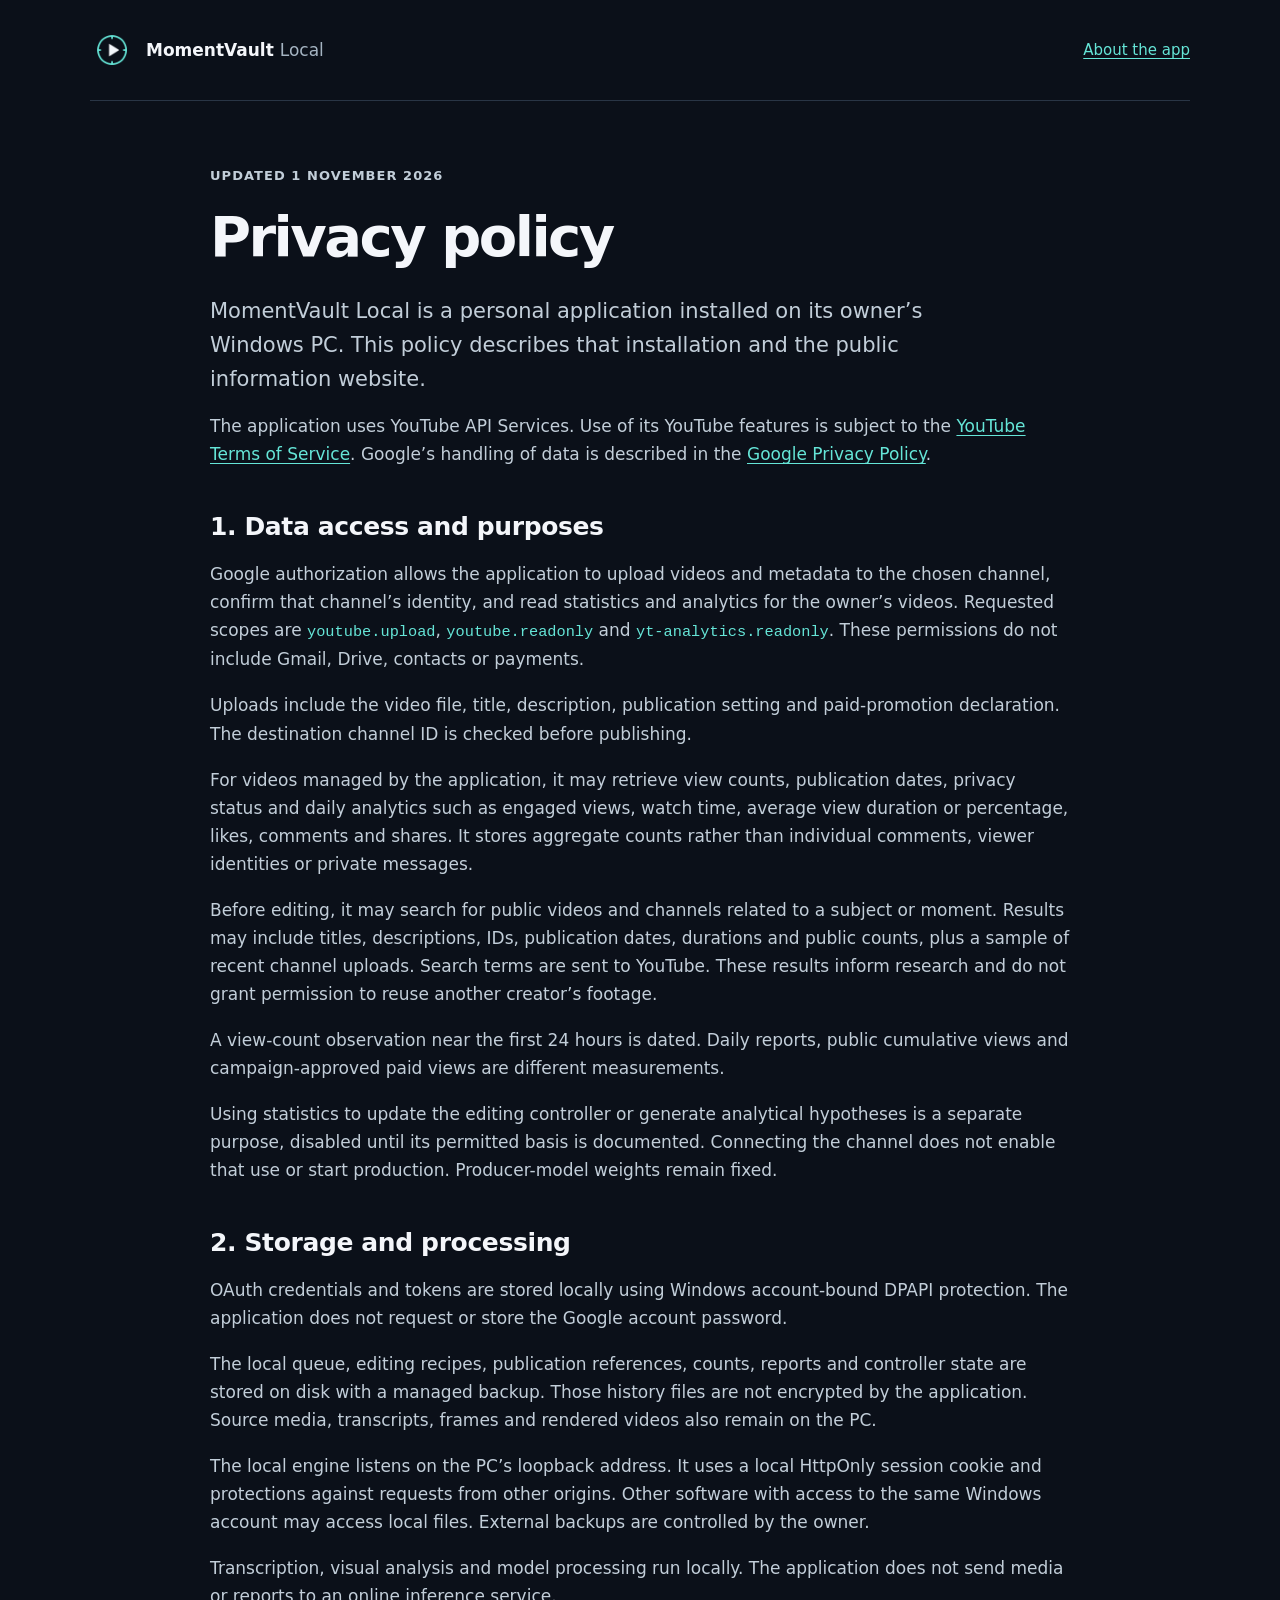
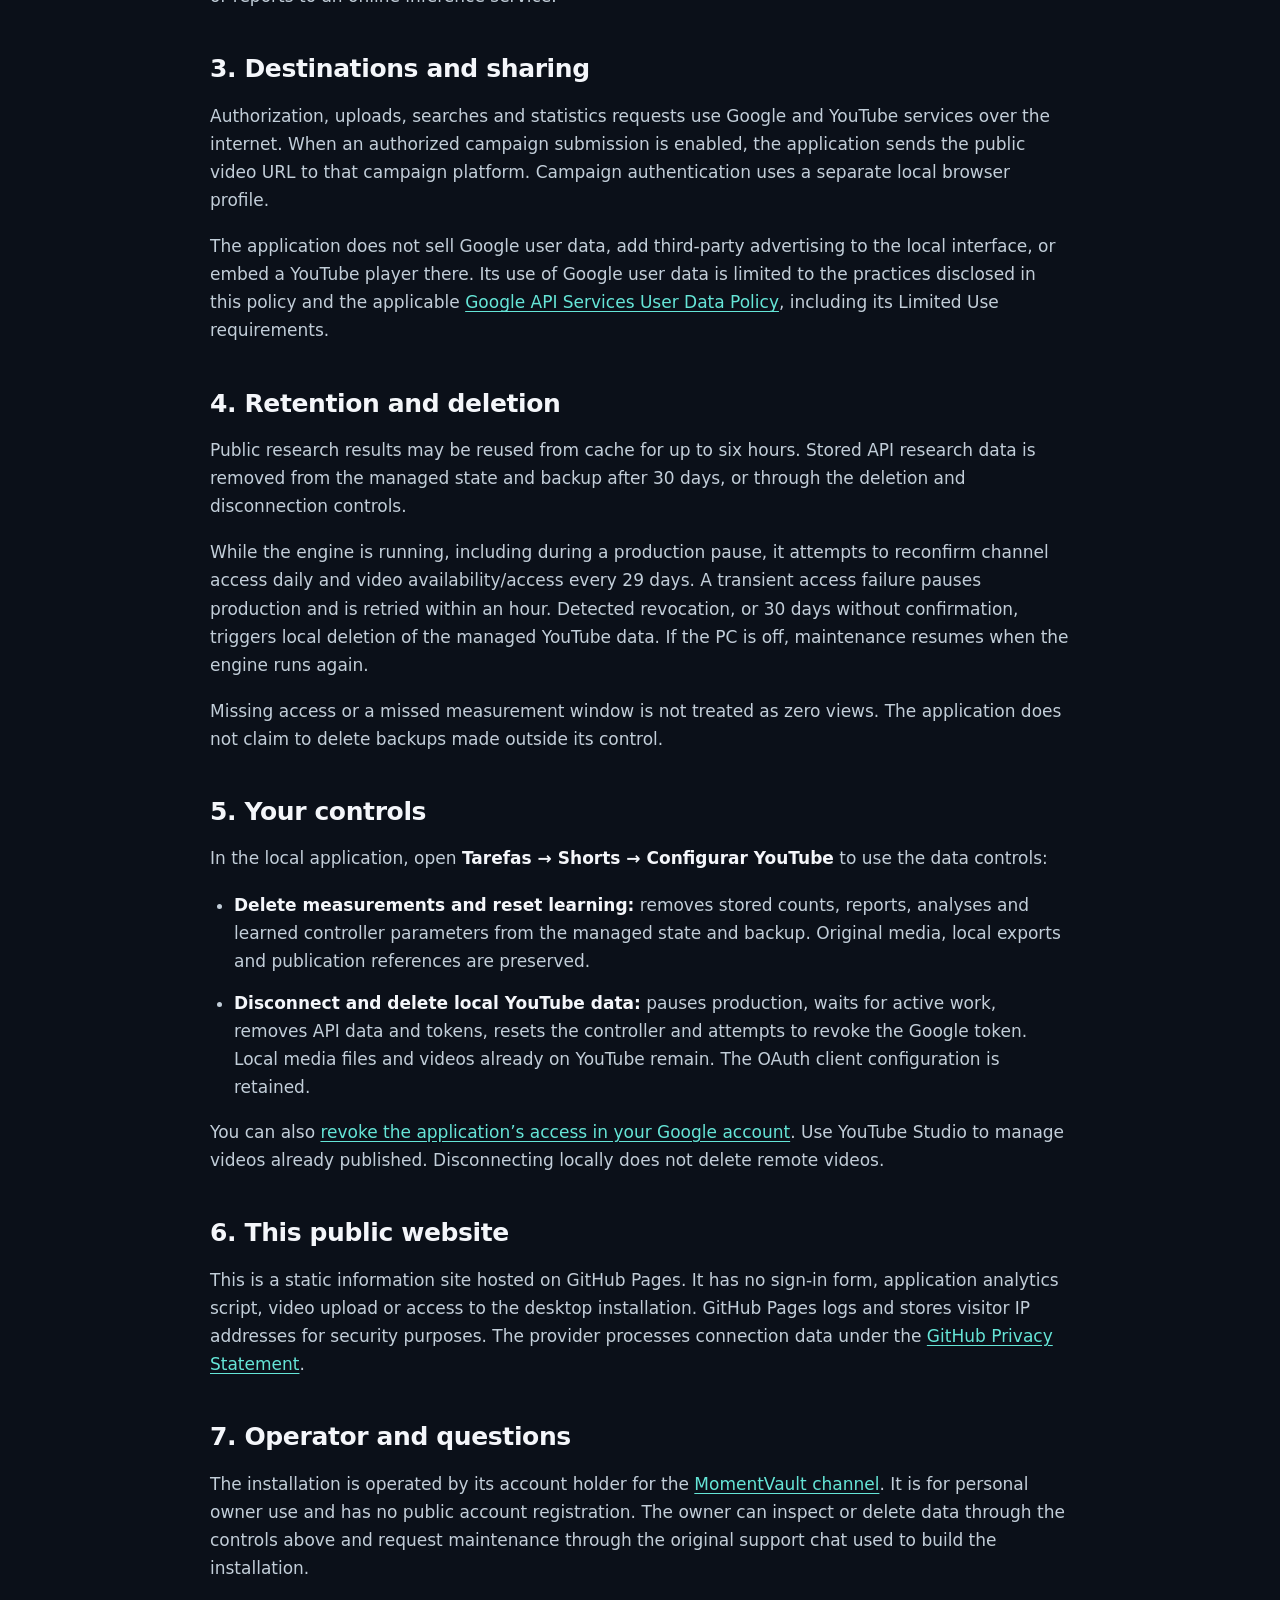
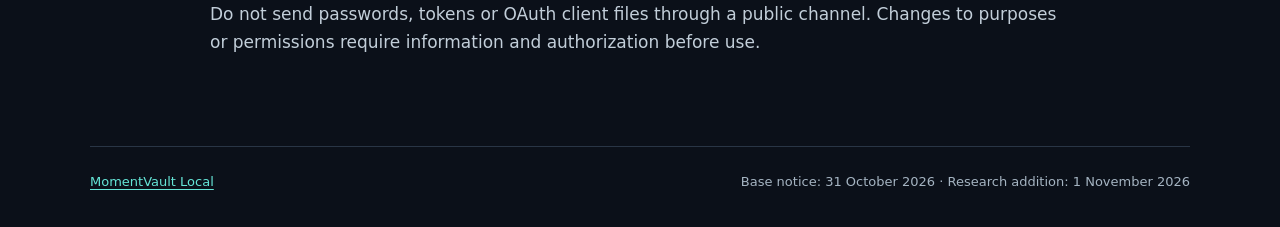
==== privacy.html @ fa466749 "Publish MomentVault Local information and privacy policy" ====
<!doctype html>
<html lang="en">
<head>
  <meta charset="utf-8">
  <meta name="viewport" content="width=device-width, initial-scale=1">
  <meta name="referrer" content="no-referrer">
  <meta http-equiv="Content-Security-Policy" content="default-src 'none'; style-src 'self'; img-src 'self'; base-uri 'none'; form-action 'none'">
  <meta name="description" content="How MomentVault Local accesses, uses, stores and deletes Google and YouTube data.">
  <title>Privacy policy — MomentVault Local</title>
  <link rel="stylesheet" href="style.css">
  <link rel="icon" href="mark.png" type="image/png">
</head>
<body>
  <a class="skip" href="#main">Skip to content</a>
  <header class="site-header wrap"><a class="brand" href="./"><img src="mark.png" width="44" height="44" alt=""><span>MomentVault <small>Local</small></span></a><nav aria-label="Main"><a href="./">About the app</a></nav></header>
  <main id="main" class="wrap policy">
    <p class="eyebrow">Updated 1 November 2026</p>
    <h1>Privacy policy</h1>
    <p class="intro">MomentVault Local is a personal application installed on its owner’s Windows PC. This policy describes that installation and the public information website.</p>
    <p>The application uses YouTube API Services. Use of its YouTube features is subject to the <a href="https://www.youtube.com/t/terms">YouTube Terms of Service</a>. Google’s handling of data is described in the <a href="https://policies.google.com/privacy">Google Privacy Policy</a>.</p>

    <section aria-labelledby="access"><h2 id="access">1. Data access and purposes</h2>
      <p>Google authorization allows the application to upload videos and metadata to the chosen channel, confirm that channel’s identity, and read statistics and analytics for the owner’s videos. Requested scopes are <code>youtube.upload</code>, <code>youtube.readonly</code> and <code>yt-analytics.readonly</code>. These permissions do not include Gmail, Drive, contacts or payments.</p>
      <p>Uploads include the video file, title, description, publication setting and paid-promotion declaration. The destination channel ID is checked before publishing.</p>
      <p>For videos managed by the application, it may retrieve view counts, publication dates, privacy status and daily analytics such as engaged views, watch time, average view duration or percentage, likes, comments and shares. It stores aggregate counts rather than individual comments, viewer identities or private messages.</p>
      <p>Before editing, it may search for public videos and channels related to a subject or moment. Results may include titles, descriptions, IDs, publication dates, durations and public counts, plus a sample of recent channel uploads. Search terms are sent to YouTube. These results inform research and do not grant permission to reuse another creator’s footage.</p>
      <p>A view-count observation near the first 24 hours is dated. Daily reports, public cumulative views and campaign-approved paid views are different measurements.</p>
      <p>Using statistics to update the editing controller or generate analytical hypotheses is a separate purpose, disabled until its permitted basis is documented. Connecting the channel does not enable that use or start production. Producer-model weights remain fixed.</p>
    </section>

    <section aria-labelledby="storage"><h2 id="storage">2. Storage and processing</h2>
      <p>OAuth credentials and tokens are stored locally using Windows account-bound DPAPI protection. The application does not request or store the Google account password.</p>
      <p>The local queue, editing recipes, publication references, counts, reports and controller state are stored on disk with a managed backup. Those history files are not encrypted by the application. Source media, transcripts, frames and rendered videos also remain on the PC.</p>
      <p>The local engine listens on the PC’s loopback address. It uses a local HttpOnly session cookie and protections against requests from other origins. Other software with access to the same Windows account may access local files. External backups are controlled by the owner.</p>
      <p>Transcription, visual analysis and model processing run locally. The application does not send media or reports to an online inference service.</p>
    </section>

    <section aria-labelledby="sharing"><h2 id="sharing">3. Destinations and sharing</h2>
      <p>Authorization, uploads, searches and statistics requests use Google and YouTube services over the internet. When an authorized campaign submission is enabled, the application sends the public video URL to that campaign platform. Campaign authentication uses a separate local browser profile.</p>
      <p>The application does not sell Google user data, add third-party advertising to the local interface, or embed a YouTube player there. Its use of Google user data is limited to the practices disclosed in this policy and the applicable <a href="https://developers.google.com/terms/api-services-user-data-policy">Google API Services User Data Policy</a>, including its Limited Use requirements.</p>
    </section>

    <section aria-labelledby="retention"><h2 id="retention">4. Retention and deletion</h2>
      <p>Public research results may be reused from cache for up to six hours. Stored API research data is removed from the managed state and backup after 30 days, or through the deletion and disconnection controls.</p>
      <p>While the engine is running, including during a production pause, it attempts to reconfirm channel access daily and video availability/access every 29 days. A transient access failure pauses production and is retried within an hour. Detected revocation, or 30 days without confirmation, triggers local deletion of the managed YouTube data. If the PC is off, maintenance resumes when the engine runs again.</p>
      <p>Missing access or a missed measurement window is not treated as zero views. The application does not claim to delete backups made outside its control.</p>
    </section>

    <section aria-labelledby="controls"><h2 id="controls">5. Your controls</h2>
      <p>In the local application, open <strong>Tarefas → Shorts → Configurar YouTube</strong> to use the data controls:</p>
      <ul><li><strong>Delete measurements and reset learning:</strong> removes stored counts, reports, analyses and learned controller parameters from the managed state and backup. Original media, local exports and publication references are preserved.</li><li><strong>Disconnect and delete local YouTube data:</strong> pauses production, waits for active work, removes API data and tokens, resets the controller and attempts to revoke the Google token. Local media files and videos already on YouTube remain. The OAuth client configuration is retained.</li></ul>
      <p>You can also <a href="https://security.google.com/settings/security/permissions">revoke the application’s access in your Google account</a>. Use YouTube Studio to manage videos already published. Disconnecting locally does not delete remote videos.</p>
    </section>

    <section aria-labelledby="website"><h2 id="website">6. This public website</h2>
      <p>This is a static information site hosted on GitHub Pages. It has no sign-in form, application analytics script, video upload or access to the desktop installation. GitHub Pages logs and stores visitor IP addresses for security purposes. The provider processes connection data under the <a href="https://docs.github.com/en/site-policy/privacy-policies/github-general-privacy-statement">GitHub Privacy Statement</a>.</p>
    </section>

    <section aria-labelledby="contact"><h2 id="contact">7. Operator and questions</h2>
      <p>The installation is operated by its account holder for the <a href="https://www.youtube.com/@MomentVaultCuts">MomentVault channel</a>. It is for personal owner use and has no public account registration. The owner can inspect or delete data through the controls above and request maintenance through the original support chat used to build the installation.</p>
      <p>Do not send passwords, tokens or OAuth client files through a public channel. Changes to purposes or permissions require information and authorization before use.</p>
    </section>
  </main>
  <footer class="wrap footer"><a href="./">MomentVault Local</a><span>Base notice: 31 October 2026 · Research addition: 1 November 2026</span></footer>
</body>
</html>
---- style.css ----
:root{color-scheme:dark;--bg:#0b1019;--panel:#111b28;--ink:#f4f6fa;--muted:#a5b4c2;--accent:#65e5d7;--line:#293545;font-family:Segoe UI,system-ui,-apple-system,BlinkMacSystemFont,sans-serif;font-synthesis:none}
*{box-sizing:border-box}html{scroll-behavior:smooth}body{margin:0;background:var(--bg);color:var(--ink);font-size:17px;line-height:1.65}a{color:var(--accent);text-underline-offset:.2em}a:hover{color:#b1fff4}a:focus-visible{outline:3px solid var(--accent);outline-offset:6px;border-radius:3px}.wrap{width:min(1100px,calc(100% - 64px));margin-inline:auto}.site-header{padding-block:28px;display:flex;align-items:center;justify-content:space-between;gap:24px;border-bottom:1px solid var(--line)}.brand{display:flex;align-items:center;gap:12px;color:var(--ink);font-weight:650;text-decoration:none;white-space:nowrap}.brand img{border-radius:50%}.brand small{font-size:inherit;font-weight:400;color:var(--muted)}nav a{font-size:15px}.hero{padding-block:88px 72px;max-width:860px}.eyebrow{font-size:13px;font-weight:650;letter-spacing:.08em;text-transform:uppercase;color:var(--accent);margin:0 0 20px}h1{font-size:clamp(40px,6.5vw,76px);font-weight:650;line-height:1.09;letter-spacing:-.045em;margin:0 0 28px}.intro{max-width:730px;font-size:21px;line-height:1.6;margin:0 0 16px;color:#d7e0e8}.secondary{font-size:17px;color:var(--muted)}.actions{display:flex;gap:28px;align-items:center;flex-wrap:wrap;margin-top:32px}.actions a{font-size:16px}.button{display:inline-flex;gap:28px;justify-content:space-between;align-items:center;background:var(--accent);color:var(--bg);padding:13px 20px;border:1px solid var(--accent);border-radius:7px;font-weight:650;text-decoration:none;min-height:50px}.button:hover{background:#a2f6ec;color:var(--bg)}.features{display:grid;grid-template-columns:repeat(3,minmax(0,1fr));border-top:1px solid var(--line);gap:36px;padding-block:36px 48px}.number{font-size:13px;color:var(--accent);font-variant-numeric:tabular-nums}h2{font-size:21px;font-weight:600;line-height:1.35;letter-spacing:-.015em;margin:12px 0}p{margin:0 0 18px}.features p{font-size:16px;color:var(--muted);margin:0}.note{background:var(--panel);border-left:3px solid var(--accent);padding:24px 28px;max-width:900px;margin-bottom:72px}.note h2{font-size:18px;margin-top:0}.note p{font-size:16px;color:var(--muted);margin-bottom:0}.footer{padding-block:24px 36px;border-top:1px solid var(--line);display:flex;flex-wrap:wrap;justify-content:space-between;gap:12px 28px;font-size:13px;color:var(--muted)}.policy{max-width:860px;padding-block:64px 72px}.policy h1{font-size:clamp(38px,5vw,56px)}.policy section{margin-top:42px}.policy h2{font-size:25px;margin-bottom:16px}.policy p,.policy li{color:#c2ced9}.policy strong{color:var(--ink)}.policy ul{padding-left:24px}.policy li{margin-bottom:14px}code{font-size:.9em;overflow-wrap:anywhere;color:var(--accent)}.skip{position:absolute;left:24px;top:-80px;padding:12px 18px;background:var(--accent);color:var(--bg);z-index:5}.skip:focus{top:12px}@media(max-width:680px){.wrap{width:calc(100% - 40px)}.site-header{padding-block:20px;gap:16px}.brand{font-size:16px;gap:8px}.brand img{width:36px;height:36px}nav a{font-size:14px}.hero{padding-block:58px 48px}.intro{font-size:19px}.secondary{font-size:16px}.features{grid-template-columns:1fr;gap:28px;padding-block:28px 38px}.actions{align-items:flex-start;flex-direction:column;gap:20px}.note{margin-bottom:48px;padding:20px}.policy{padding-block:48px}.footer{flex-direction:column}}@media(prefers-reduced-motion:reduce){html{scroll-behavior:auto}}

.site-header nav a{display:inline-flex;align-items:center;min-height:44px}.brand{min-height:44px}
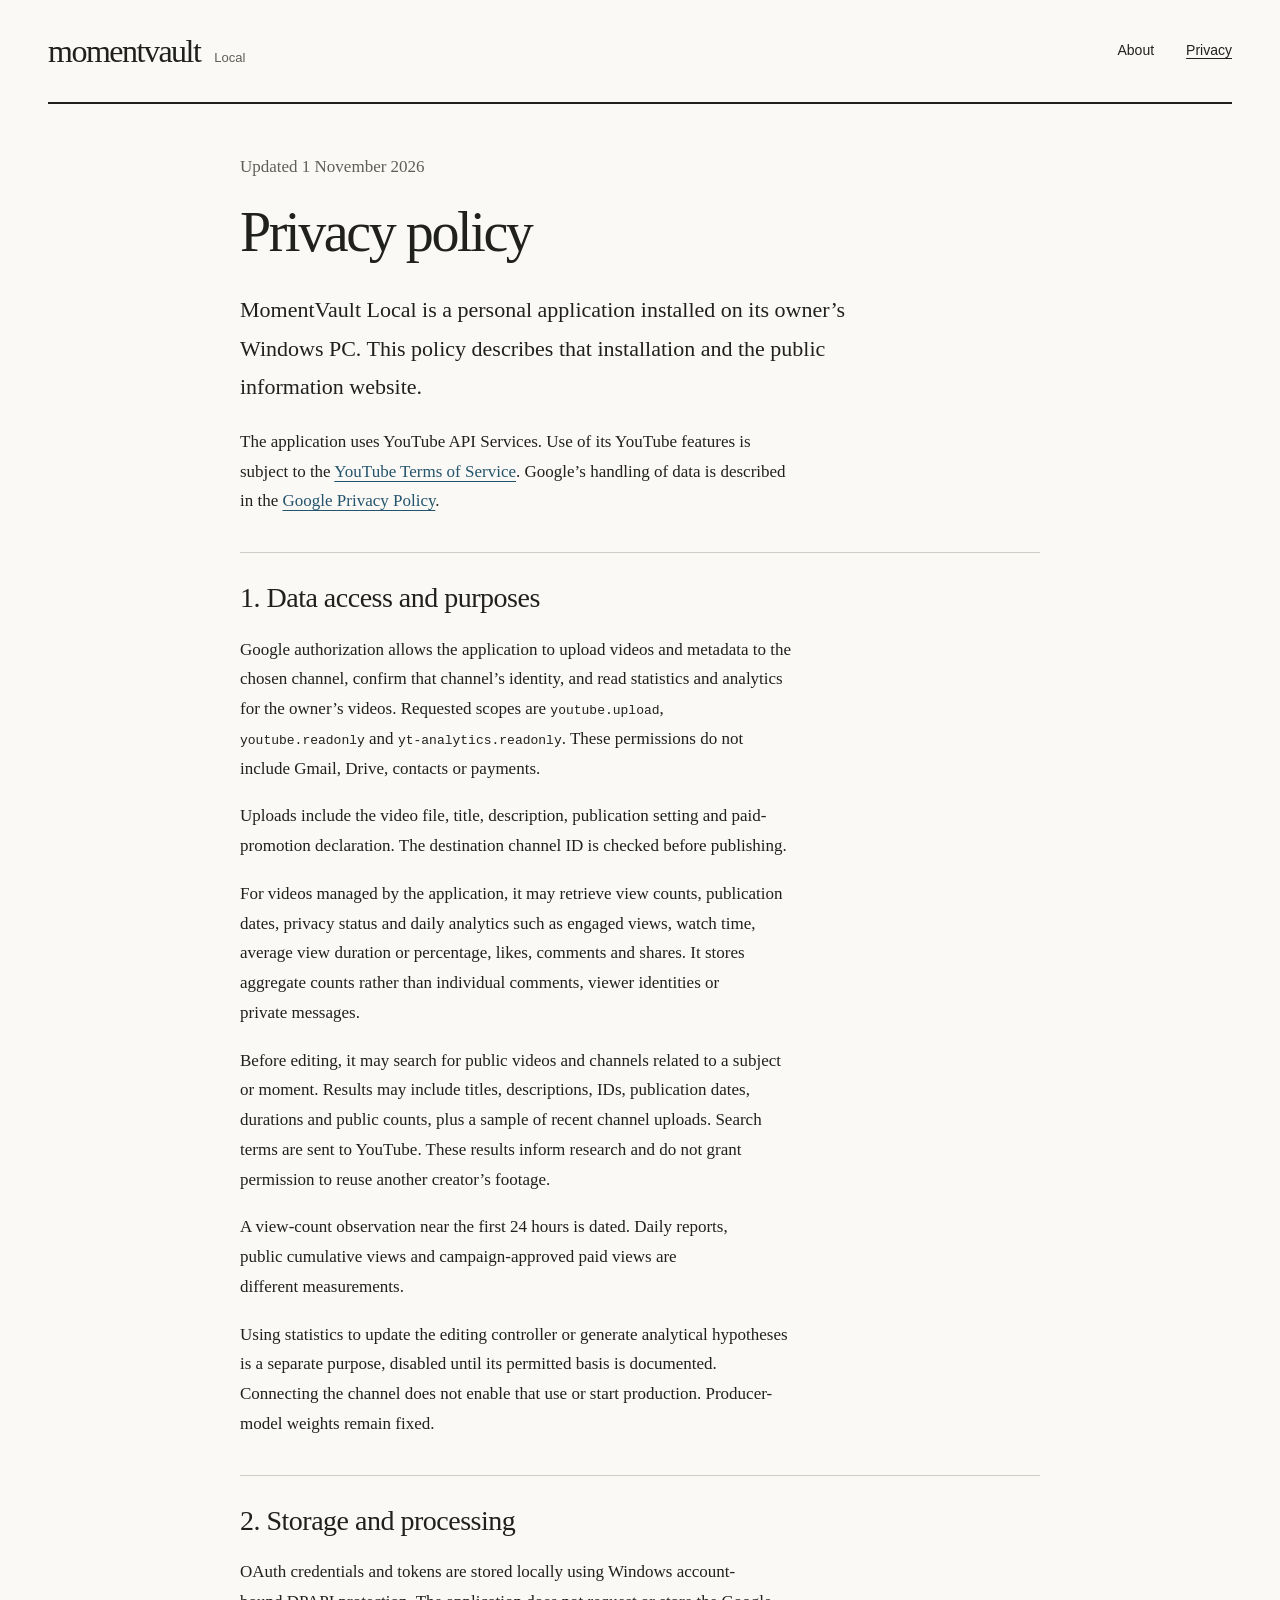
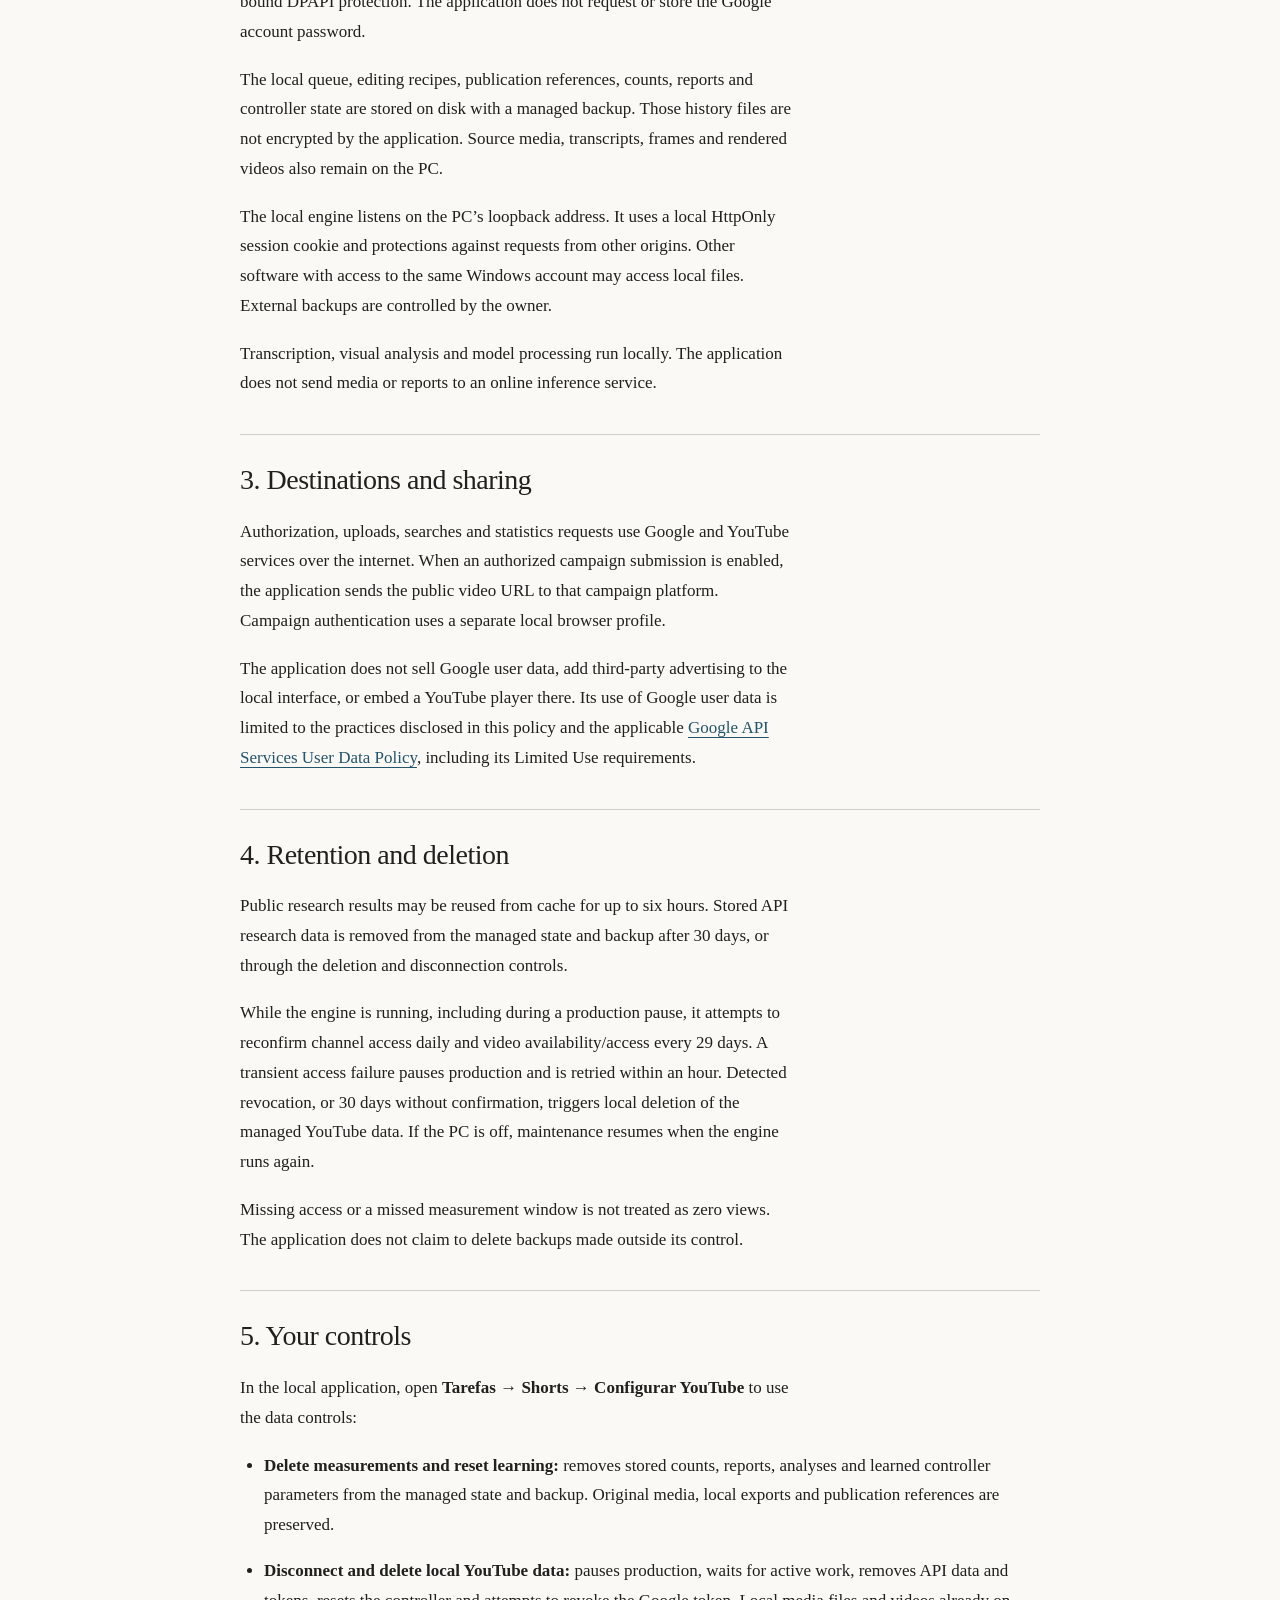
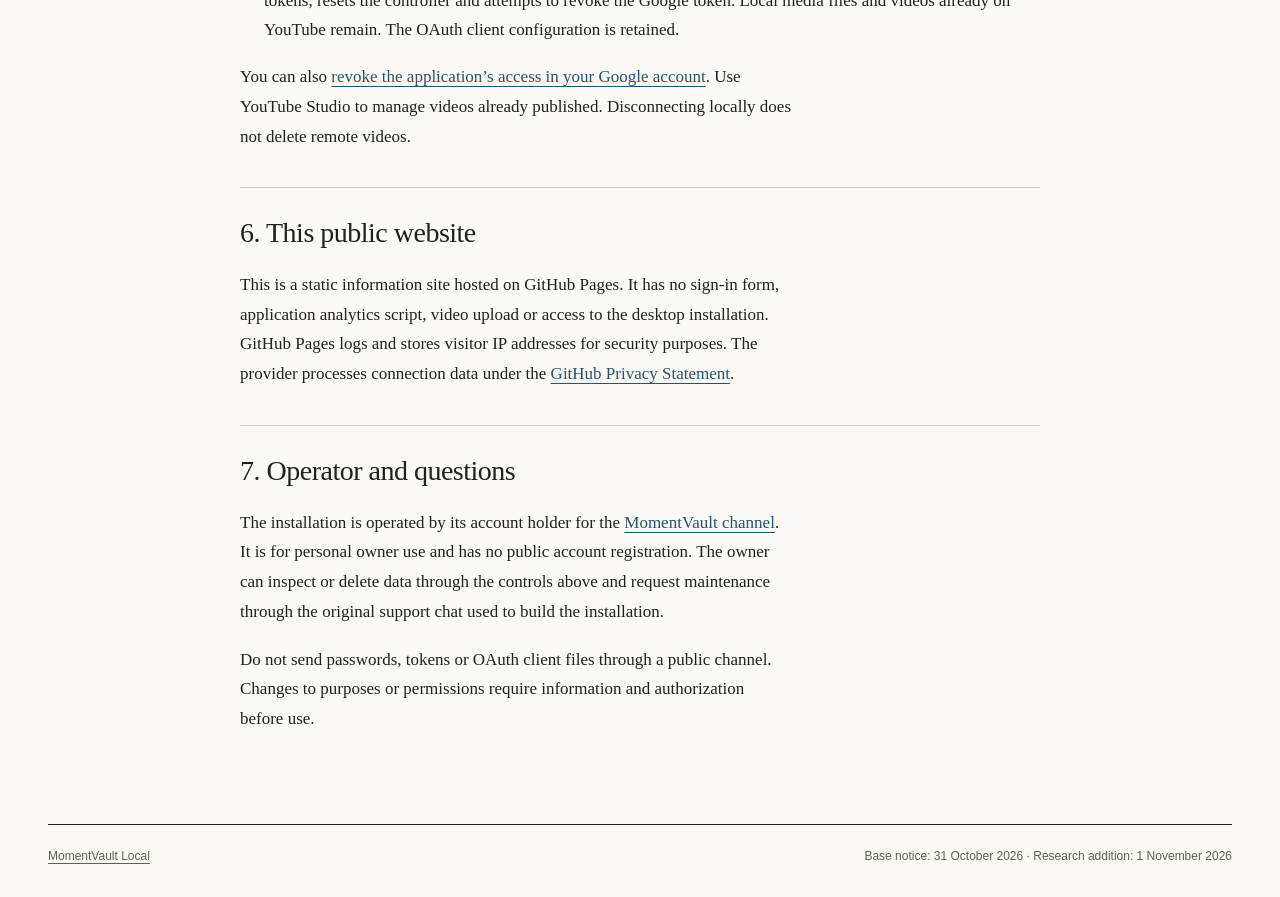
==== commit a1d3a9c0: "Refresh MomentVault with photographic editorial design Use a WIRED-inspired layout from getdesign.md" ====
--- a/privacy.html
+++ b/privacy.html
@@ -12,7 +12,7 @@
 </head>
 <body>
   <a class="skip" href="#main">Skip to content</a>
-  <header class="site-header wrap"><a class="brand" href="./"><img src="mark.png" width="44" height="44" alt=""><span>MomentVault <small>Local</small></span></a><nav aria-label="Main"><a href="./">About the app</a></nav></header>
+  <header class="site-header wrap"><a class="brand" href="./" aria-label="MomentVault Local home">momentvault<span>Local</span></a><nav aria-label="Main"><a href="./">About</a><a href="privacy.html" aria-current="page">Privacy</a></nav></header>
   <main id="main" class="wrap policy">
     <p class="eyebrow">Updated 1 November 2026</p>
     <h1>Privacy policy</h1>
--- a/style.css
+++ b/style.css
@@ -1,4 +1,52 @@
-:root{color-scheme:dark;--bg:#0b1019;--panel:#111b28;--ink:#f4f6fa;--muted:#a5b4c2;--accent:#65e5d7;--line:#293545;font-family:Segoe UI,system-ui,-apple-system,BlinkMacSystemFont,sans-serif;font-synthesis:none}
-*{box-sizing:border-box}html{scroll-behavior:smooth}body{margin:0;background:var(--bg);color:var(--ink);font-size:17px;line-height:1.65}a{color:var(--accent);text-underline-offset:.2em}a:hover{color:#b1fff4}a:focus-visible{outline:3px solid var(--accent);outline-offset:6px;border-radius:3px}.wrap{width:min(1100px,calc(100% - 64px));margin-inline:auto}.site-header{padding-block:28px;display:flex;align-items:center;justify-content:space-between;gap:24px;border-bottom:1px solid var(--line)}.brand{display:flex;align-items:center;gap:12px;color:var(--ink);font-weight:650;text-decoration:none;white-space:nowrap}.brand img{border-radius:50%}.brand small{font-size:inherit;font-weight:400;color:var(--muted)}nav a{font-size:15px}.hero{padding-block:88px 72px;max-width:860px}.eyebrow{font-size:13px;font-weight:650;letter-spacing:.08em;text-transform:uppercase;color:var(--accent);margin:0 0 20px}h1{font-size:clamp(40px,6.5vw,76px);font-weight:650;line-height:1.09;letter-spacing:-.045em;margin:0 0 28px}.intro{max-width:730px;font-size:21px;line-height:1.6;margin:0 0 16px;color:#d7e0e8}.secondary{font-size:17px;color:var(--muted)}.actions{display:flex;gap:28px;align-items:center;flex-wrap:wrap;margin-top:32px}.actions a{font-size:16px}.button{display:inline-flex;gap:28px;justify-content:space-between;align-items:center;background:var(--accent);color:var(--bg);padding:13px 20px;border:1px solid var(--accent);border-radius:7px;font-weight:650;text-decoration:none;min-height:50px}.button:hover{background:#a2f6ec;color:var(--bg)}.features{display:grid;grid-template-columns:repeat(3,minmax(0,1fr));border-top:1px solid var(--line);gap:36px;padding-block:36px 48px}.number{font-size:13px;color:var(--accent);font-variant-numeric:tabular-nums}h2{font-size:21px;font-weight:600;line-height:1.35;letter-spacing:-.015em;margin:12px 0}p{margin:0 0 18px}.features p{font-size:16px;color:var(--muted);margin:0}.note{background:var(--panel);border-left:3px solid var(--accent);padding:24px 28px;max-width:900px;margin-bottom:72px}.note h2{font-size:18px;margin-top:0}.note p{font-size:16px;color:var(--muted);margin-bottom:0}.footer{padding-block:24px 36px;border-top:1px solid var(--line);display:flex;flex-wrap:wrap;justify-content:space-between;gap:12px 28px;font-size:13px;color:var(--muted)}.policy{max-width:860px;padding-block:64px 72px}.policy h1{font-size:clamp(38px,5vw,56px)}.policy section{margin-top:42px}.policy h2{font-size:25px;margin-bottom:16px}.policy p,.policy li{color:#c2ced9}.policy strong{color:var(--ink)}.policy ul{padding-left:24px}.policy li{margin-bottom:14px}code{font-size:.9em;overflow-wrap:anywhere;color:var(--accent)}.skip{position:absolute;left:24px;top:-80px;padding:12px 18px;background:var(--accent);color:var(--bg);z-index:5}.skip:focus{top:12px}@media(max-width:680px){.wrap{width:calc(100% - 40px)}.site-header{padding-block:20px;gap:16px}.brand{font-size:16px;gap:8px}.brand img{width:36px;height:36px}nav a{font-size:14px}.hero{padding-block:58px 48px}.intro{font-size:19px}.secondary{font-size:16px}.features{grid-template-columns:1fr;gap:28px;padding-block:28px 38px}.actions{align-items:flex-start;flex-direction:column;gap:20px}.note{margin-bottom:48px;padding:20px}.policy{padding-block:48px}.footer{flex-direction:column}}@media(prefers-reduced-motion:reduce){html{scroll-behavior:auto}}
-
-.site-header nav a{display:inline-flex;align-items:center;min-height:44px}.brand{min-height:44px}
+:root{color-scheme:light;--paper:#faf9f6;--ink:#20201d;--muted:#5f5e57;--line:#cfcec6;--link:#24546c;--sans:Arial,Helvetica,sans-serif;--serif:Georgia,'Times New Roman',serif;font-family:var(--sans);font-synthesis:none}
+*{box-sizing:border-box}
+html{scroll-behavior:smooth}
+body{margin:0;background:var(--paper);color:var(--ink);font-size:17px;line-height:1.65}
+a{color:inherit;text-underline-offset:.22em;text-decoration-thickness:1px}
+a:hover{text-decoration-thickness:2px}
+a:focus-visible{outline:2px solid var(--ink);outline-offset:5px}
+.wrap{width:min(1200px,calc(100% - 96px));margin-inline:auto}
+.site-header{min-height:104px;display:flex;align-items:center;justify-content:space-between;gap:24px;border-bottom:2px solid var(--ink)}
+.brand{display:flex;align-items:baseline;gap:14px;font:32px/1.2 var(--serif);letter-spacing:-1.5px;text-decoration:none}
+.brand span,.footer-name span{font:13px/1.5 var(--sans);letter-spacing:0;color:var(--muted)}
+nav{display:flex;gap:32px}
+nav a{display:inline-flex;align-items:center;min-height:44px;font-size:14px;text-decoration:none}
+nav a[aria-current=page]{text-decoration:underline}
+.edition{display:flex;justify-content:space-between;gap:16px;padding-block:14px;font-size:12px;color:var(--muted)}
+.cover{display:grid;grid-template-columns:minmax(0,1.15fr) minmax(0,1fr);gap:72px;padding-block:34px 56px;align-items:center}
+h1,h2{font-family:var(--serif);font-weight:400;text-wrap:balance}
+h1{font-size:clamp(42px,5.1vw,68px);line-height:1.03;letter-spacing:-2.4px;margin:0 0 28px}
+.intro{font:22px/1.5 var(--serif);margin-bottom:20px;max-width:33ch}
+p{margin:0 0 18px;max-width:65ch;text-wrap:pretty}
+.cover-copy>p:not(.intro){font-size:16px;color:var(--muted);max-width:47ch}
+.actions{display:flex;align-items:center;flex-wrap:wrap;gap:22px;margin-top:28px;font-size:14px}
+.button{display:inline-flex;align-items:center;justify-content:space-between;gap:28px;min-height:48px;padding:10px 20px;background:var(--ink);color:var(--paper);font-weight:600;text-decoration:none;border:1px solid var(--ink);transition:background .16s,color .16s}
+.button:hover{background:var(--paper);color:var(--ink)}
+.button:active{transform:translateY(1px)}
+figure{margin:0}
+.cover-photo img{display:block;width:100%;height:440px;object-fit:cover;object-position:50% 58%;background:#aaa}
+figcaption{font:11px/1.6 var(--sans);color:var(--muted);margin-top:10px}
+.details{display:grid;grid-template-columns:1fr 1fr;gap:72px;border-top:1px solid var(--ink);padding-block:32px 48px}
+.details article+article{border-left:1px solid var(--line);padding-left:48px}
+h2{font-size:30px;line-height:1.2;letter-spacing:-.5px;margin:0 0 20px}
+.details p{font-size:15px;color:var(--muted);max-width:53ch}
+.text-link{font-size:14px}
+.footer{border-top:1px solid var(--ink);padding-block:22px 30px;display:flex;justify-content:space-between;align-items:center;gap:16px;font-size:12px;color:var(--muted)}
+.footer-name{font:23px/1.4 var(--serif);color:var(--ink);text-decoration:none;letter-spacing:-.7px}
+.policy{max-width:800px;padding-block:48px 72px}
+.eyebrow{font:12px/1.5 var(--sans);color:var(--muted);margin-bottom:20px}
+.policy h1{font-size:56px;line-height:1.1}
+.policy .intro{font-size:22px;max-width:60ch}
+.policy section{margin-top:36px;border-top:1px solid var(--line);padding-top:28px}
+.policy h2{font-size:28px}
+.policy p,.policy li{font:17px/1.75 var(--serif)}
+.policy a{color:var(--link)}
+.policy strong{font-weight:700}
+.policy ul{padding-left:24px}
+.policy li{margin-bottom:16px}
+code{font:13px/1.6 Consolas,monospace;overflow-wrap:anywhere}
+.skip{position:absolute;left:24px;top:-80px;padding:12px 18px;background:var(--ink);color:var(--paper);z-index:5}
+.skip:focus{top:12px}
+@media(max-width:900px){.wrap{width:calc(100% - 64px)}.cover{gap:36px}.cover-photo img{height:400px}.details{gap:36px}.details article+article{padding-left:32px}.actions{gap:18px}h1{letter-spacing:-1.5px}}
+@media(max-width:650px){.wrap{width:calc(100% - 40px)}.site-header{min-height:84px;gap:16px}.brand{font-size:26px;gap:8px}.brand span{font-size:12px}nav{gap:20px}nav a{font-size:13px}.edition{font-size:10px;gap:12px}.cover{grid-template-columns:1fr;gap:32px;padding-block:28px 36px}.intro{font-size:22px}.cover-copy>p:not(.intro){font-size:15px}.cover-photo img{height:300px;object-position:50% 60%}.details{grid-template-columns:1fr;gap:28px;padding-block:28px 36px}.details article+article{border-left:0;border-top:1px solid var(--line);padding:28px 0 0}.details h2{font-size:28px}.footer{flex-wrap:wrap;align-items:baseline;gap:16px 24px}.footer>span{flex-basis:100%}.policy{padding-block:36px 48px}.policy h1{font-size:44px}.policy p,.policy li{font-size:17px}.policy h2{font-size:26px}}
+@media(prefers-reduced-motion:reduce){html{scroll-behavior:auto}a{transition:none}}
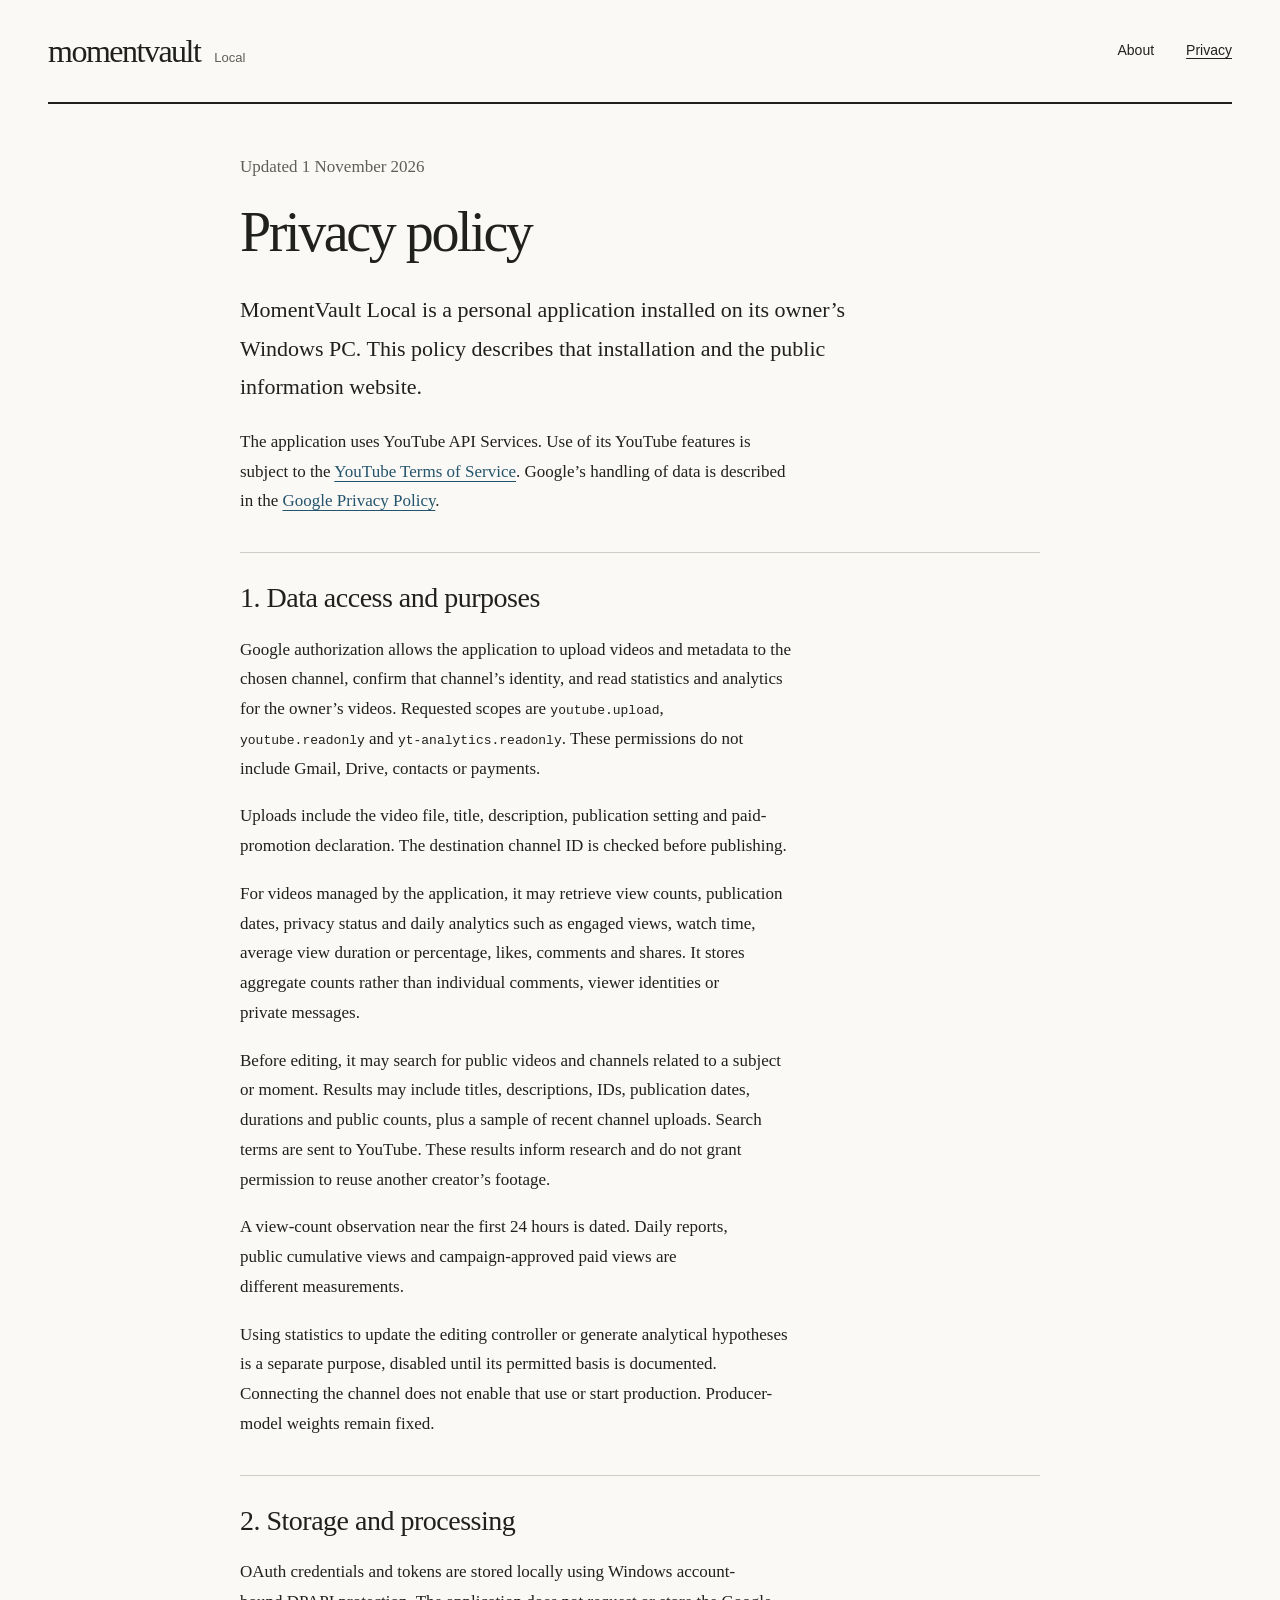
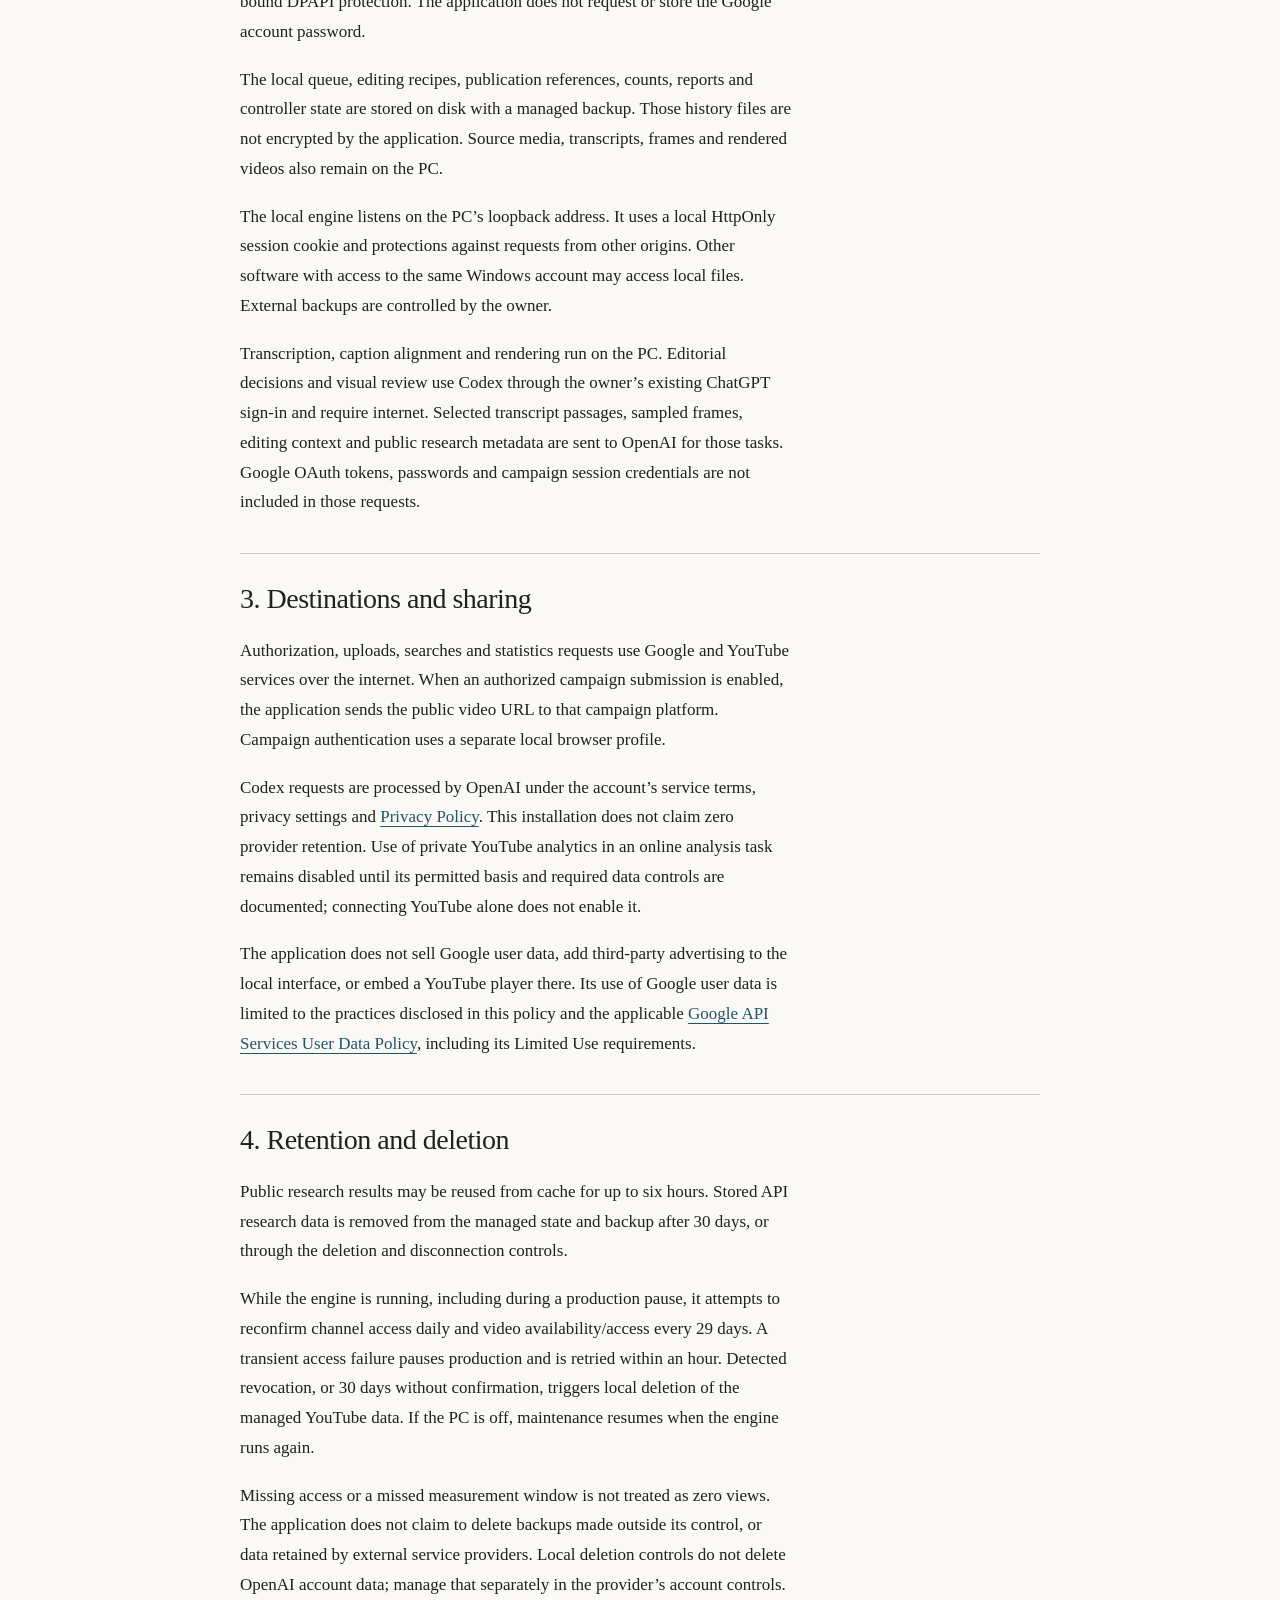
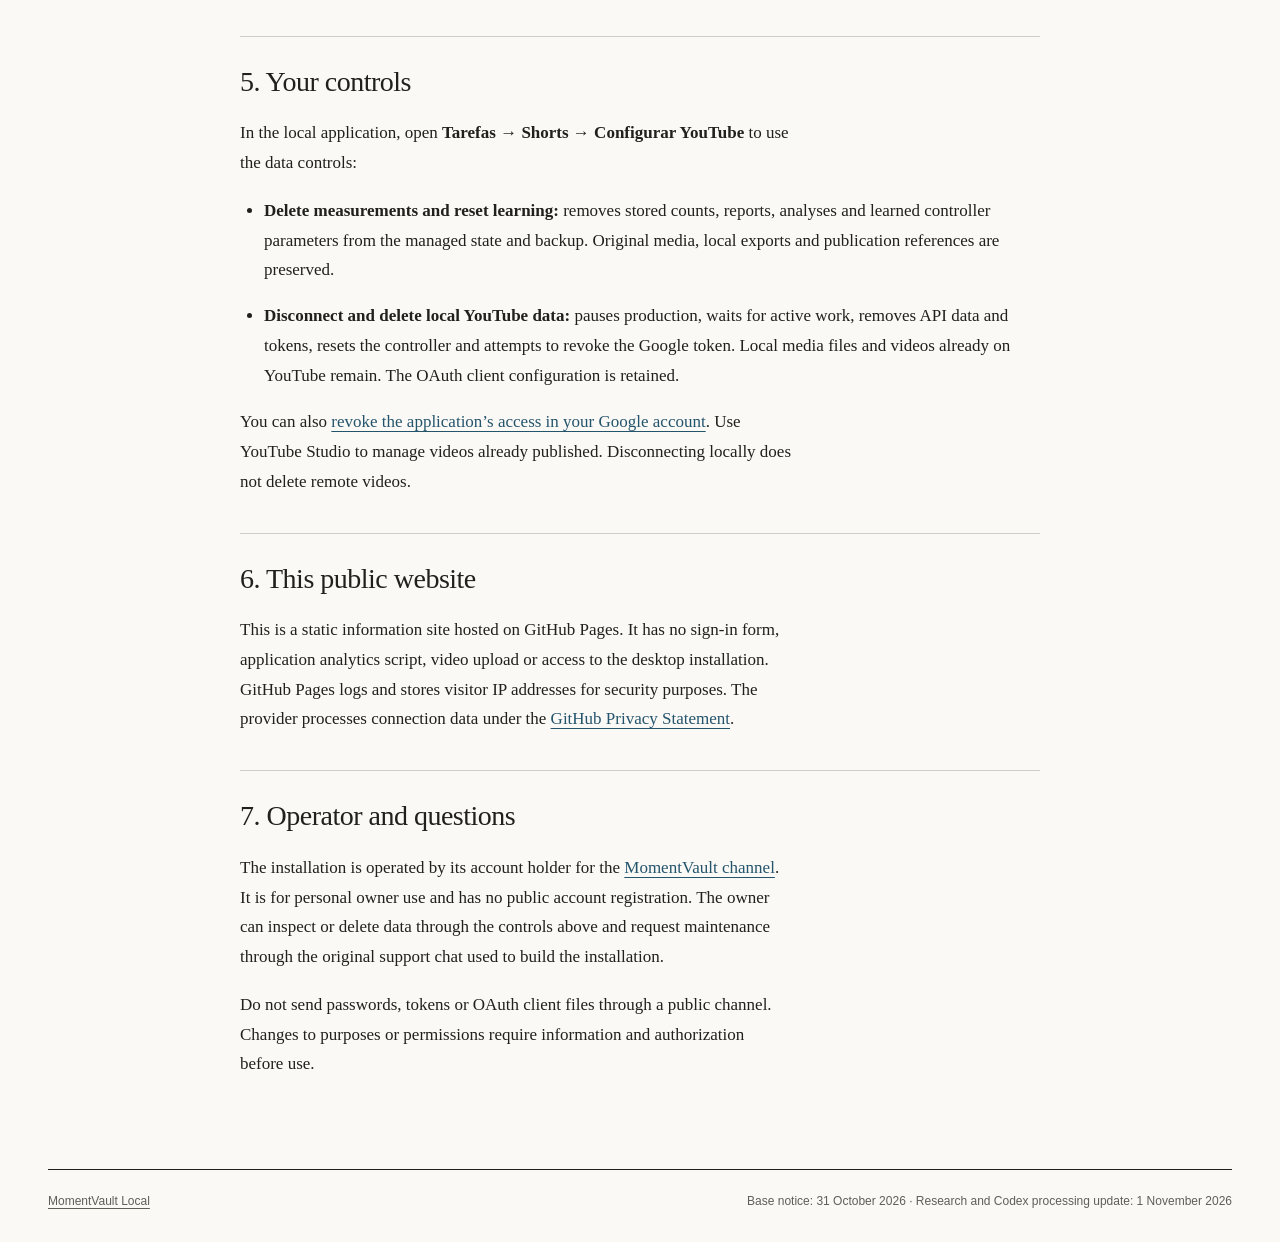
==== commit 4ef57400: "docs: disclose Codex processing and data boundaries Distinguish local transcription/rendering from o" ====
--- a/privacy.html
+++ b/privacy.html
@@ -32,18 +32,19 @@
       <p>OAuth credentials and tokens are stored locally using Windows account-bound DPAPI protection. The application does not request or store the Google account password.</p>
       <p>The local queue, editing recipes, publication references, counts, reports and controller state are stored on disk with a managed backup. Those history files are not encrypted by the application. Source media, transcripts, frames and rendered videos also remain on the PC.</p>
       <p>The local engine listens on the PC’s loopback address. It uses a local HttpOnly session cookie and protections against requests from other origins. Other software with access to the same Windows account may access local files. External backups are controlled by the owner.</p>
-      <p>Transcription, visual analysis and model processing run locally. The application does not send media or reports to an online inference service.</p>
+      <p>Transcription, caption alignment and rendering run on the PC. Editorial decisions and visual review use Codex through the owner’s existing ChatGPT sign-in and require internet. Selected transcript passages, sampled frames, editing context and public research metadata are sent to OpenAI for those tasks. Google OAuth tokens, passwords and campaign session credentials are not included in those requests.</p>
     </section>
 
     <section aria-labelledby="sharing"><h2 id="sharing">3. Destinations and sharing</h2>
       <p>Authorization, uploads, searches and statistics requests use Google and YouTube services over the internet. When an authorized campaign submission is enabled, the application sends the public video URL to that campaign platform. Campaign authentication uses a separate local browser profile.</p>
+      <p>Codex requests are processed by OpenAI under the account’s service terms, privacy settings and <a href="https://openai.com/policies/privacy-policy/">Privacy Policy</a>. This installation does not claim zero provider retention. Use of private YouTube analytics in an online analysis task remains disabled until its permitted basis and required data controls are documented; connecting YouTube alone does not enable it.</p>
       <p>The application does not sell Google user data, add third-party advertising to the local interface, or embed a YouTube player there. Its use of Google user data is limited to the practices disclosed in this policy and the applicable <a href="https://developers.google.com/terms/api-services-user-data-policy">Google API Services User Data Policy</a>, including its Limited Use requirements.</p>
     </section>
 
     <section aria-labelledby="retention"><h2 id="retention">4. Retention and deletion</h2>
       <p>Public research results may be reused from cache for up to six hours. Stored API research data is removed from the managed state and backup after 30 days, or through the deletion and disconnection controls.</p>
       <p>While the engine is running, including during a production pause, it attempts to reconfirm channel access daily and video availability/access every 29 days. A transient access failure pauses production and is retried within an hour. Detected revocation, or 30 days without confirmation, triggers local deletion of the managed YouTube data. If the PC is off, maintenance resumes when the engine runs again.</p>
-      <p>Missing access or a missed measurement window is not treated as zero views. The application does not claim to delete backups made outside its control.</p>
+      <p>Missing access or a missed measurement window is not treated as zero views. The application does not claim to delete backups made outside its control, or data retained by external service providers. Local deletion controls do not delete OpenAI account data; manage that separately in the provider’s account controls.</p>
     </section>
 
     <section aria-labelledby="controls"><h2 id="controls">5. Your controls</h2>
@@ -61,6 +62,6 @@
       <p>Do not send passwords, tokens or OAuth client files through a public channel. Changes to purposes or permissions require information and authorization before use.</p>
     </section>
   </main>
-  <footer class="wrap footer"><a href="./">MomentVault Local</a><span>Base notice: 31 October 2026 · Research addition: 1 November 2026</span></footer>
+  <footer class="wrap footer"><a href="./">MomentVault Local</a><span>Base notice: 31 October 2026 · Research and Codex processing update: 1 November 2026</span></footer>
 </body>
 </html>
